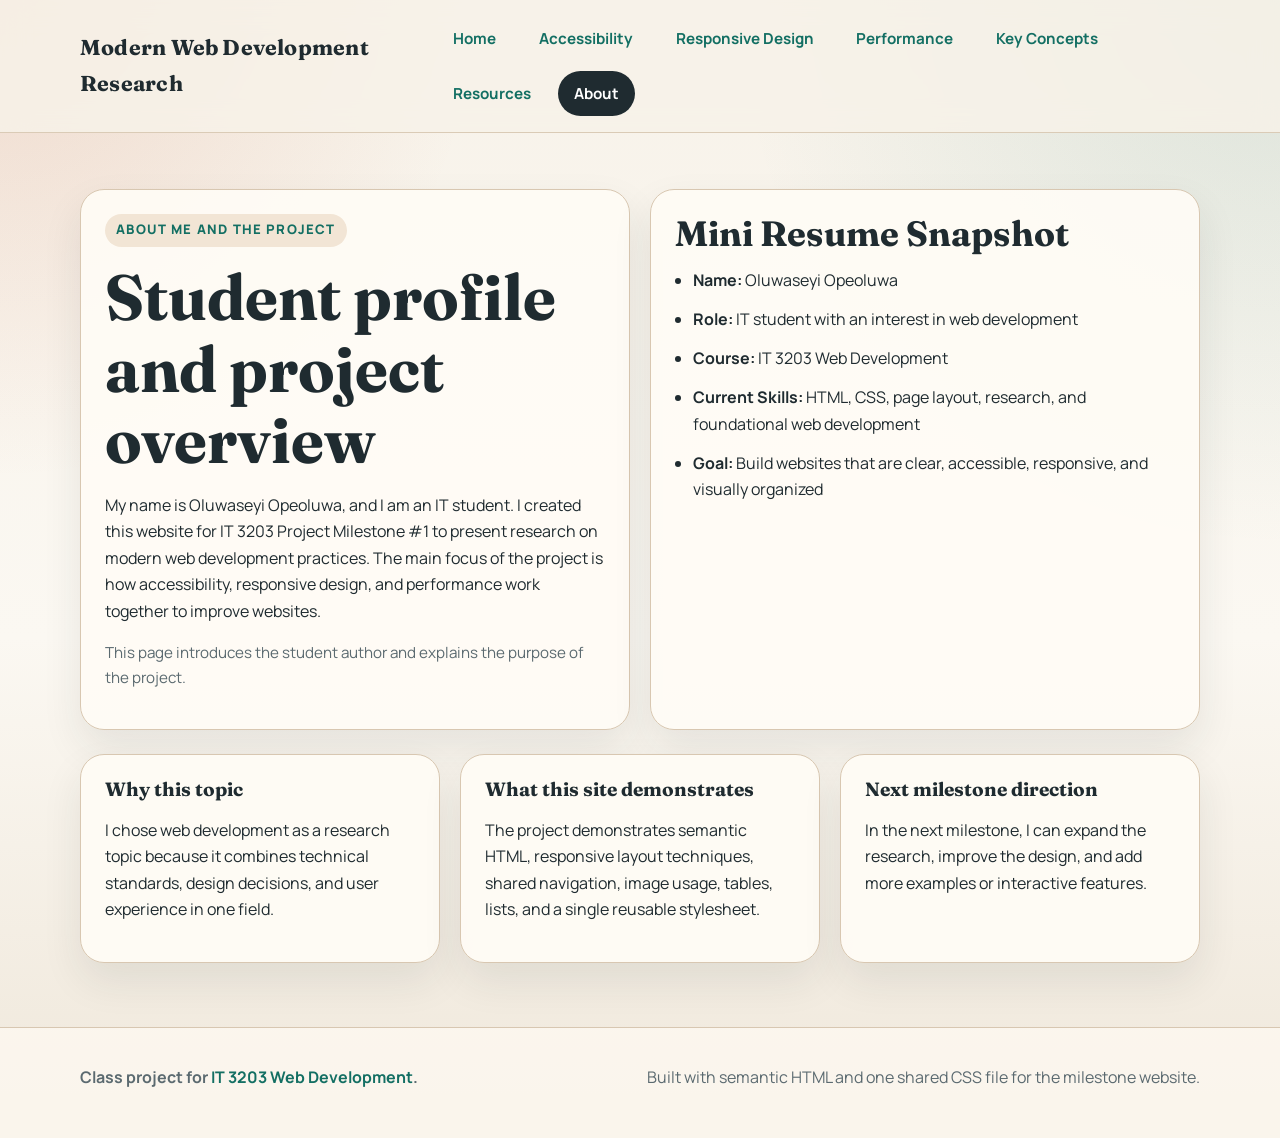
==== about.html @ 734fcac7 "project milestone 1" ====
<!DOCTYPE html>
<html lang="en">
<head>
  <meta charset="UTF-8">
  <meta name="viewport" content="width=device-width, initial-scale=1">
  <meta name="description" content="About page for the IT 3203 milestone research website.">
  <title>Modern Web Development Research | About</title>
  <link rel="stylesheet" href="styles.css">
</head>
<body>
  <a class="skip-link" href="#main-content">Skip to content</a>
  <header class="site-header">
    <div class="header-inner">
      <a class="brand" href="index.html">Modern Web Development Research</a>
      <nav class="main-nav" aria-label="Primary">
        <a href="index.html">Home</a>
        <a href="accessibility.html">Accessibility</a>
        <a href="responsive-design.html">Responsive Design</a>
        <a href="performance.html">Performance</a>
        <a href="concepts.html">Key Concepts</a>
        <a href="resources.html">Resources</a>
        <a class="current" aria-current="page" href="about.html">About</a>
      </nav>
    </div>
  </header>

  <main id="main-content" class="page-shell">
    <section class="section-grid">
      <article class="card">
        <p class="eyebrow">About Me and the Project</p>
        <h1>Student profile and project overview</h1>
        <p>
          My name is Oluwaseyi Opeoluwa, and I am an IT student. I created this website for IT 3203 Project
          Milestone #1 to present research on modern web development practices. The main focus of the project is
          how accessibility, responsive design, and performance work together to improve websites.
        </p>
        <p class="tiny-note">
          This page introduces the student author and explains the purpose of the project.
        </p>
      </article>
      <article class="card">
        <h2>Mini Resume Snapshot</h2>
        <ul class="meta-list">
          <li><strong>Name:</strong> Oluwaseyi Opeoluwa</li>
          <li><strong>Role:</strong> IT student with an interest in web development</li>
          <li><strong>Course:</strong> IT 3203 Web Development</li>
          <li><strong>Current Skills:</strong> HTML, CSS, page layout, research, and foundational web development</li>
          <li><strong>Goal:</strong> Build websites that are clear, accessible, responsive, and visually organized</li>
        </ul>
      </article>
    </section>

    <section class="card-grid section-spacer">
      <article class="card">
        <h3>Why this topic</h3>
        <p>
          I chose web development as a research topic because it combines technical standards, design decisions,
          and user experience in one field.
        </p>
      </article>
      <article class="card">
        <h3>What this site demonstrates</h3>
        <p>
          The project demonstrates semantic HTML, responsive layout techniques, shared navigation,
          image usage, tables, lists, and a single reusable stylesheet.
        </p>
      </article>
      <article class="card">
        <h3>Next milestone direction</h3>
        <p>
          In the next milestone, I can expand the research, improve the design, and add more examples
          or interactive features.
        </p>
      </article>
    </section>
  </main>

  <footer class="footer">
    <div class="footer-inner">
      <p id="course-note">
        Class project for <a href="https://ksuweb.github.io/IT3203/">IT 3203 Web Development</a>.
      </p>
      <p>Built with semantic HTML and one shared CSS file for the milestone website.</p>
    </div>
  </footer>
</body>
</html>
---- styles.css ----
@import url("https://fonts.googleapis.com/css2?family=Fraunces:opsz,wght@9..144,600;9..144,700&family=Manrope:wght@400;600;700;800&display=swap");

/* Shared palette, typography, and layout for the milestone site. */
:root {
  --bg: #f6f1e8;
  --surface: rgba(255, 252, 246, 0.92);
  --surface-strong: #fffdf8;
  --ink: #1f2b30;
  --muted: #5b6a70;
  --accent: #136f63;
  --accent-strong: #c35a34;
  --accent-soft: #f2e5d5;
  --line: #d8c7b1;
  --shadow: 0 18px 40px rgba(31, 43, 48, 0.09);
  --radius: 24px;
  --site-width: min(1120px, calc(100% - 2rem));
}

* {
  box-sizing: border-box;
}

html {
  scroll-behavior: smooth;
}

body {
  margin: 0;
  color: var(--ink);
  font-family: "Manrope", "Trebuchet MS", sans-serif;
  line-height: 1.65;
  background:
    radial-gradient(circle at top left, rgba(195, 90, 52, 0.16), transparent 28%),
    radial-gradient(circle at top right, rgba(19, 111, 99, 0.12), transparent 32%),
    linear-gradient(180deg, #f7f2e9 0%, #fbf8f2 56%, #efe7da 100%);
}

img {
  display: block;
  max-width: 100%;
  border: 1px solid var(--line);
  border-radius: 18px;
}

a {
  color: var(--accent);
  font-weight: 700;
  text-decoration: none;
  transition: color 0.2s ease, transform 0.2s ease, background-color 0.2s ease;
}

a:hover,
a:focus-visible {
  color: var(--accent-strong);
  text-decoration: underline;
}

code {
  font-family: "Cascadia Code", Consolas, monospace;
}

pre {
  margin: 0;
  padding: 1rem 1.1rem;
  overflow-x: auto;
  color: #eff8f8;
  background: #122227;
  border: 1px solid #214148;
  border-radius: 18px;
}

.skip-link {
  position: absolute;
  left: -9999px;
  top: 1rem;
  padding: 0.75rem 1rem;
  color: #ffffff;
  background: var(--ink);
  border-radius: 999px;
}

.skip-link:focus {
  left: 1rem;
  z-index: 20;
}

/* Header and navigation keep the site structure consistent. */
.site-header {
  position: sticky;
  top: 0;
  z-index: 10;
  backdrop-filter: blur(14px);
  background: rgba(247, 242, 233, 0.84);
  border-bottom: 1px solid rgba(216, 199, 177, 0.9);
}

.header-inner,
.footer-inner,
.page-shell {
  width: var(--site-width);
  margin: 0 auto;
}

.header-inner {
  display: flex;
  align-items: center;
  justify-content: space-between;
  gap: 1rem;
  padding: 1rem 0;
}

.brand {
  color: var(--ink);
  font-family: "Fraunces", Georgia, serif;
  font-size: 1.35rem;
  font-weight: 700;
  letter-spacing: 0.01em;
}

.main-nav {
  display: flex;
  flex-wrap: wrap;
  gap: 0.65rem;
}

.main-nav a {
  padding: 0.55rem 0.95rem;
  border: 1px solid transparent;
  border-radius: 999px;
  font-size: 0.95rem;
}

.main-nav a.current {
  color: #ffffff;
  text-decoration: none;
  background: var(--ink);
}

.page-shell {
  padding: 2rem 0 4rem;
}

/* Grid utilities power the home hero and topic-page intros. */
.hero,
.page-intro {
  display: grid;
  grid-template-columns: minmax(0, 1.2fr) minmax(300px, 0.8fr);
  gap: 1.5rem;
  align-items: center;
}

.panel,
.card,
.resource-list li {
  background: var(--surface);
  border: 1px solid var(--line);
  border-radius: var(--radius);
  box-shadow: var(--shadow);
}

.hero-copy,
.card,
.resource-list li {
  padding: 1.5rem;
}

.visual-panel {
  padding: 1rem;
}

.visual-panel figcaption {
  margin-top: 0.9rem;
  color: var(--muted);
  font-size: 0.95rem;
}

.eyebrow {
  display: inline-block;
  margin: 0;
  padding: 0.35rem 0.7rem;
  color: var(--accent);
  font-size: 0.82rem;
  font-weight: 800;
  letter-spacing: 0.09em;
  text-transform: uppercase;
  background: var(--accent-soft);
  border-radius: 999px;
}

h1,
h2,
h3 {
  margin-top: 0;
  line-height: 1.12;
  font-family: "Fraunces", Georgia, serif;
}

h1 {
  margin: 0.9rem 0 1rem;
  font-size: clamp(2.35rem, 5vw, 4.4rem);
}

h2 {
  margin-bottom: 0.85rem;
  font-size: clamp(1.55rem, 3vw, 2.2rem);
}

h3 {
  margin-bottom: 0.65rem;
  font-size: 1.2rem;
}

p,
li,
dd,
td,
th {
  font-size: 1rem;
}

.lead {
  color: var(--muted);
  font-size: 1.08rem;
}

.button-row {
  display: flex;
  flex-wrap: wrap;
  gap: 0.8rem;
  margin-top: 1.4rem;
}

.button-link {
  display: inline-flex;
  align-items: center;
  justify-content: center;
  min-height: 46px;
  padding: 0.8rem 1.15rem;
  color: #ffffff;
  text-decoration: none;
  background: var(--accent);
  border-radius: 999px;
}

.button-link:hover,
.button-link:focus-visible {
  color: #ffffff;
  text-decoration: none;
  background: var(--accent-strong);
}

.button-link.secondary {
  color: var(--ink);
  background: transparent;
  border: 1px solid var(--line);
}

.button-link.secondary:hover,
.button-link.secondary:focus-visible {
  color: var(--ink);
  background: #fff7ef;
}

.key-terms {
  display: flex;
  flex-wrap: wrap;
  gap: 0.7rem;
  margin: 1.25rem 0 0;
  padding: 0;
  list-style: none;
}

.key-terms li {
  padding: 0.5rem 0.8rem;
  font-size: 0.92rem;
  font-weight: 700;
  color: var(--ink);
  background: var(--accent-soft);
  border: 1px solid #e4d1b8;
  border-radius: 999px;
}

/* Reusable content grids keep the layout flexible across pages. */
.section-grid,
.card-grid,
.glossary {
  display: grid;
  gap: 1.25rem;
  margin-top: 1.5rem;
}

.section-grid {
  grid-template-columns: repeat(2, minmax(0, 1fr));
}

.card-grid {
  grid-template-columns: repeat(3, minmax(0, 1fr));
}

.glossary {
  grid-template-columns: repeat(2, minmax(0, 1fr));
}

.toc-list,
.highlight-list,
.meta-list {
  margin: 0;
  padding-left: 1.1rem;
}

.highlight-list li,
.meta-list li {
  margin-bottom: 0.8rem;
}

.page-title-card {
  padding: 1.6rem;
}

.callout {
  padding: 1rem 1.1rem;
  color: var(--ink);
  background: #fff4e9;
  border: 1px solid #efd1b6;
  border-left: 4px solid var(--accent-strong);
  border-radius: 18px;
}

.table-wrap {
  overflow-x: auto;
  margin-top: 1rem;
}

.data-table {
  width: 100%;
  border-collapse: collapse;
}

.data-table th,
.data-table td {
  padding: 0.85rem 1rem;
  text-align: left;
  vertical-align: top;
  border: 1px solid var(--line);
}

.data-table th {
  background: #efe2d1;
  font-family: "Fraunces", Georgia, serif;
}

.resource-list {
  display: grid;
  gap: 1rem;
  padding: 0;
  list-style: none;
}

.resource-list h3 {
  margin-bottom: 0.35rem;
}

.resource-list p {
  margin: 0.4rem 0;
}

.tag {
  display: inline-block;
  margin-bottom: 0.5rem;
  padding: 0.3rem 0.65rem;
  color: var(--accent);
  font-size: 0.8rem;
  font-weight: 800;
  letter-spacing: 0.08em;
  text-transform: uppercase;
  background: var(--accent-soft);
  border-radius: 999px;
}

.footer {
  border-top: 1px solid var(--line);
  background: rgba(255, 251, 244, 0.7);
}

.footer-inner {
  display: flex;
  flex-wrap: wrap;
  justify-content: space-between;
  gap: 1rem;
  padding: 1.2rem 0 2rem;
  color: var(--muted);
}

#course-note {
  font-weight: 700;
}

.section-spacer {
  margin-top: 1.5rem;
}

.tiny-note {
  color: var(--muted);
  font-size: 0.95rem;
}

/* Responsive rules stack the layout for tablets and phones. */
@media (max-width: 940px) {
  .hero,
  .page-intro,
  .section-grid,
  .card-grid,
  .glossary {
    grid-template-columns: 1fr;
  }
}

@media (max-width: 720px) {
  .header-inner {
    flex-direction: column;
    align-items: flex-start;
  }

  .page-shell {
    padding-top: 1.35rem;
  }
}

@media (max-width: 560px) {
  .hero-copy,
  .card,
  .resource-list li,
  .page-title-card {
    padding: 1.2rem;
  }

  .main-nav {
    gap: 0.45rem;
  }

  .main-nav a {
    padding: 0.5rem 0.75rem;
    font-size: 0.88rem;
  }
}
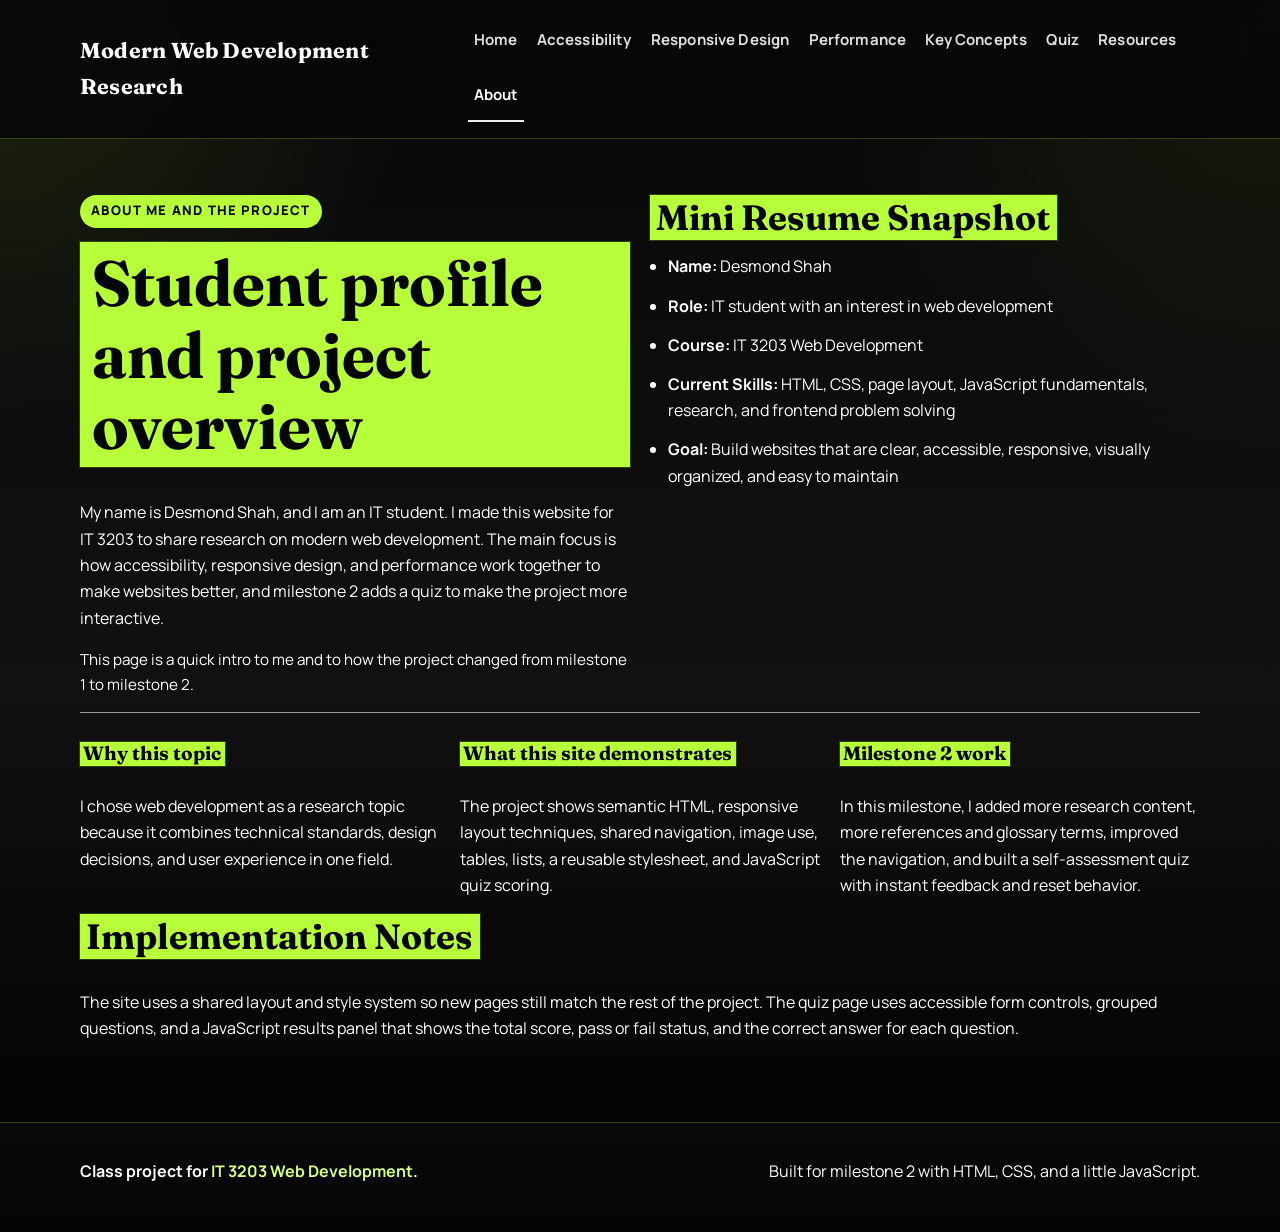
==== commit c53e7cee: "project milestone 2" ====
--- a/about.html
+++ b/about.html
@@ -18,6 +18,7 @@
         <a href="responsive-design.html">Responsive Design</a>
         <a href="performance.html">Performance</a>
         <a href="concepts.html">Key Concepts</a>
+        <a href="quiz.html">Quiz</a>
         <a href="resources.html">Resources</a>
         <a class="current" aria-current="page" href="about.html">About</a>
       </nav>
@@ -30,22 +31,23 @@
         <p class="eyebrow">About Me and the Project</p>
         <h1>Student profile and project overview</h1>
         <p>
-          My name is Oluwaseyi Opeoluwa, and I am an IT student. I created this website for IT 3203 Project
-          Milestone #1 to present research on modern web development practices. The main focus of the project is
-          how accessibility, responsive design, and performance work together to improve websites.
+          My name is Desmond Shah, and I am an IT student. I made this website for IT 3203 to share
+          research on modern web development. The main focus is how accessibility,
+          responsive design, and performance work together to make websites better, and milestone 2 adds a quiz
+          to make the project more interactive.
         </p>
         <p class="tiny-note">
-          This page introduces the student author and explains the purpose of the project.
+          This page is a quick intro to me and to how the project changed from milestone 1 to milestone 2.
         </p>
       </article>
       <article class="card">
         <h2>Mini Resume Snapshot</h2>
         <ul class="meta-list">
-          <li><strong>Name:</strong> Oluwaseyi Opeoluwa</li>
+          <li><strong>Name:</strong> Desmond Shah</li>
           <li><strong>Role:</strong> IT student with an interest in web development</li>
           <li><strong>Course:</strong> IT 3203 Web Development</li>
-          <li><strong>Current Skills:</strong> HTML, CSS, page layout, research, and foundational web development</li>
-          <li><strong>Goal:</strong> Build websites that are clear, accessible, responsive, and visually organized</li>
+          <li><strong>Current Skills:</strong> HTML, CSS, page layout, JavaScript fundamentals, research, and frontend problem solving</li>
+          <li><strong>Goal:</strong> Build websites that are clear, accessible, responsive, visually organized, and easy to maintain</li>
         </ul>
       </article>
     </section>
@@ -61,17 +63,26 @@
       <article class="card">
         <h3>What this site demonstrates</h3>
         <p>
-          The project demonstrates semantic HTML, responsive layout techniques, shared navigation,
-          image usage, tables, lists, and a single reusable stylesheet.
+          The project shows semantic HTML, responsive layout techniques, shared navigation,
+          image use, tables, lists, a reusable stylesheet, and JavaScript quiz scoring.
         </p>
       </article>
       <article class="card">
-        <h3>Next milestone direction</h3>
+        <h3>Milestone 2 work</h3>
         <p>
-          In the next milestone, I can expand the research, improve the design, and add more examples
-          or interactive features.
+          In this milestone, I added more research content, more references and glossary terms,
+          improved the navigation, and built a self-assessment quiz with instant feedback and reset behavior.
         </p>
       </article>
+    </section>
+
+    <section class="card section-spacer">
+      <h2>Implementation Notes</h2>
+      <p>
+        The site uses a shared layout and style system so new pages still match the rest of the project.
+        The quiz page uses accessible form controls, grouped questions, and a JavaScript results panel
+        that shows the total score, pass or fail status, and the correct answer for each question.
+      </p>
     </section>
   </main>
 
@@ -80,7 +91,7 @@
       <p id="course-note">
         Class project for <a href="https://ksuweb.github.io/IT3203/">IT 3203 Web Development</a>.
       </p>
-      <p>Built with semantic HTML and one shared CSS file for the milestone website.</p>
+      <p>Built for milestone 2 with HTML, CSS, and a little JavaScript.</p>
     </div>
   </footer>
 </body>
--- a/styles.css
+++ b/styles.css
@@ -5,12 +5,13 @@
   --bg: #f6f1e8;
   --surface: rgba(255, 252, 246, 0.92);
   --surface-strong: #fffdf8;
-  --ink: #1f2b30;
-  --muted: #5b6a70;
-  --accent: #136f63;
-  --accent-strong: #c35a34;
-  --accent-soft: #f2e5d5;
-  --line: #d8c7b1;
+  --ink: #050505;
+  --muted: rgba(255, 255, 255, 0.82);
+  --accent: #b8ff3b;
+  --accent-strong: #8be000;
+  --accent-soft: rgba(184, 255, 59, 0.2);
+  --line: rgba(184, 255, 59, 0.45);
+  --section-line: rgba(255, 255, 255, 0.58);
   --shadow: 0 18px 40px rgba(31, 43, 48, 0.09);
   --radius: 24px;
   --site-width: min(1120px, calc(100% - 2rem));
@@ -26,24 +27,24 @@
 
 body {
   margin: 0;
-  color: var(--ink);
+  color: #ffffff;
   font-family: "Manrope", "Trebuchet MS", sans-serif;
   line-height: 1.65;
   background:
-    radial-gradient(circle at top left, rgba(195, 90, 52, 0.16), transparent 28%),
-    radial-gradient(circle at top right, rgba(19, 111, 99, 0.12), transparent 32%),
-    linear-gradient(180deg, #f7f2e9 0%, #fbf8f2 56%, #efe7da 100%);
+    radial-gradient(circle at top left, rgba(184, 255, 59, 0.12), transparent 24%),
+    radial-gradient(circle at top right, rgba(184, 255, 59, 0.08), transparent 26%),
+    linear-gradient(180deg, #080808 0%, #111111 56%, #000000 100%);
 }
 
 img {
   display: block;
   max-width: 100%;
-  border: 1px solid var(--line);
+  border: 0;
   border-radius: 18px;
 }
 
 a {
-  color: var(--accent);
+  color: #d4ff81;
   font-weight: 700;
   text-decoration: none;
   transition: color 0.2s ease, transform 0.2s ease, background-color 0.2s ease;
@@ -51,7 +52,7 @@
 
 a:hover,
 a:focus-visible {
-  color: var(--accent-strong);
+  color: #f3ffd0;
   text-decoration: underline;
 }
 
@@ -90,8 +91,8 @@
   top: 0;
   z-index: 10;
   backdrop-filter: blur(14px);
-  background: rgba(247, 242, 233, 0.84);
-  border-bottom: 1px solid rgba(216, 199, 177, 0.9);
+  background: rgba(6, 6, 6, 0.86);
+  border-bottom: 1px solid rgba(184, 255, 59, 0.24);
 }
 
 .header-inner,
@@ -110,7 +111,7 @@
 }
 
 .brand {
-  color: var(--ink);
+  color: #ffffff;
   font-family: "Fraunces", Georgia, serif;
   font-size: 1.35rem;
   font-weight: 700;
@@ -120,24 +121,46 @@
 .main-nav {
   display: flex;
   flex-wrap: wrap;
-  gap: 0.65rem;
+  gap: 0.5rem;
+  align-items: center;
 }
 
 .main-nav a {
-  padding: 0.55rem 0.95rem;
-  border: 1px solid transparent;
-  border-radius: 999px;
-  font-size: 0.95rem;
+  min-height: 44px;
+  padding: 0.72rem 0.35rem;
+  color: rgba(255, 255, 255, 0.88);
+  font-size: 0.94rem;
+  font-weight: 700;
+  letter-spacing: 0.01em;
+  background: transparent;
+  border: 0;
+  border-radius: 0;
+  box-shadow: none;
+  backdrop-filter: none;
 }
 
 .main-nav a.current {
   color: #ffffff;
   text-decoration: none;
-  background: var(--ink);
+  border-bottom: 2px solid rgba(255, 255, 255, 0.92);
+}
+
+.main-nav a:hover,
+.main-nav a:focus-visible {
+  color: #ffffff;
+  text-decoration: none;
+  background: transparent;
+  transform: translateY(-1px);
 }
 
 .page-shell {
   padding: 2rem 0 4rem;
+}
+
+.page-shell > * + * {
+  margin-top: 1.75rem;
+  padding-top: 1.75rem;
+  border-top: 1px solid var(--section-line);
 }
 
 /* Grid utilities power the home hero and topic-page intros. */
@@ -152,25 +175,25 @@
 .panel,
 .card,
 .resource-list li {
-  background: var(--surface);
-  border: 1px solid var(--line);
-  border-radius: var(--radius);
-  box-shadow: var(--shadow);
+  background: transparent;
+  border: 0;
+  border-radius: 0;
+  box-shadow: none;
 }
 
 .hero-copy,
 .card,
 .resource-list li {
-  padding: 1.5rem;
+  padding: 0;
 }
 
 .visual-panel {
-  padding: 1rem;
+  padding: 0;
 }
 
 .visual-panel figcaption {
   margin-top: 0.9rem;
-  color: var(--muted);
+  color: #ffffff;
   font-size: 0.95rem;
 }
 
@@ -178,12 +201,12 @@
   display: inline-block;
   margin: 0;
   padding: 0.35rem 0.7rem;
-  color: var(--accent);
+  color: #050505;
   font-size: 0.82rem;
   font-weight: 800;
   letter-spacing: 0.09em;
   text-transform: uppercase;
-  background: var(--accent-soft);
+  background: var(--accent);
   border-radius: 999px;
 }
 
@@ -192,7 +215,12 @@
 h3 {
   margin-top: 0;
   line-height: 1.12;
+  color: #050505;
   font-family: "Fraunces", Georgia, serif;
+  display: inline-block;
+  padding: 0.08em 0.18em;
+  background: var(--accent);
+  box-shadow: 0 0 0 1px rgba(184, 255, 59, 0.2);
 }
 
 h1 {
@@ -219,7 +247,7 @@
 }
 
 .lead {
-  color: var(--muted);
+  color: #ffffff;
   font-size: 1.08rem;
 }
 
@@ -236,7 +264,7 @@
   justify-content: center;
   min-height: 46px;
   padding: 0.8rem 1.15rem;
-  color: #ffffff;
+  color: #050505;
   text-decoration: none;
   background: var(--accent);
   border-radius: 999px;
@@ -244,21 +272,21 @@
 
 .button-link:hover,
 .button-link:focus-visible {
-  color: #ffffff;
+  color: #050505;
   text-decoration: none;
   background: var(--accent-strong);
 }
 
 .button-link.secondary {
-  color: var(--ink);
-  background: transparent;
-  border: 1px solid var(--line);
+  color: #050505;
+  background: var(--accent);
+  border: 1px solid transparent;
 }
 
 .button-link.secondary:hover,
 .button-link.secondary:focus-visible {
-  color: var(--ink);
-  background: #fff7ef;
+  color: #050505;
+  background: var(--accent-strong);
 }
 
 .key-terms {
@@ -274,9 +302,9 @@
   padding: 0.5rem 0.8rem;
   font-size: 0.92rem;
   font-weight: 700;
-  color: var(--ink);
-  background: var(--accent-soft);
-  border: 1px solid #e4d1b8;
+  color: #050505;
+  background: var(--accent);
+  border: 1px solid transparent;
   border-radius: 999px;
 }
 
@@ -314,15 +342,15 @@
 }
 
 .page-title-card {
-  padding: 1.6rem;
+  padding: 0;
 }
 
 .callout {
   padding: 1rem 1.1rem;
-  color: var(--ink);
-  background: #fff4e9;
-  border: 1px solid #efd1b6;
-  border-left: 4px solid var(--accent-strong);
+  color: #ffffff;
+  background: rgba(255, 255, 255, 0.06);
+  border: 1px solid rgba(184, 255, 59, 0.28);
+  border-left: 4px solid var(--accent);
   border-radius: 18px;
 }
 
@@ -345,15 +373,27 @@
 }
 
 .data-table th {
-  background: #efe2d1;
+  color: #050505;
+  background: var(--accent);
   font-family: "Fraunces", Georgia, serif;
 }
 
+.data-table td {
+  color: #ffffff;
+  background: rgba(255, 255, 255, 0.04);
+}
+
 .resource-list {
   display: grid;
   gap: 1rem;
   padding: 0;
   list-style: none;
+}
+
+.resource-list li + li {
+  margin-top: 1rem;
+  padding-top: 1rem;
+  border-top: 1px solid var(--section-line);
 }
 
 .resource-list h3 {
@@ -368,18 +408,18 @@
   display: inline-block;
   margin-bottom: 0.5rem;
   padding: 0.3rem 0.65rem;
-  color: var(--accent);
+  color: #050505;
   font-size: 0.8rem;
   font-weight: 800;
   letter-spacing: 0.08em;
   text-transform: uppercase;
-  background: var(--accent-soft);
+  background: var(--accent);
   border-radius: 999px;
 }
 
 .footer {
-  border-top: 1px solid var(--line);
-  background: rgba(255, 251, 244, 0.7);
+  border-top: 1px solid rgba(184, 255, 59, 0.24);
+  background: rgba(255, 255, 255, 0.02);
 }
 
 .footer-inner {
@@ -388,7 +428,7 @@
   justify-content: space-between;
   gap: 1rem;
   padding: 1.2rem 0 2rem;
-  color: var(--muted);
+  color: #ffffff;
 }
 
 #course-note {
@@ -396,12 +436,210 @@
 }
 
 .section-spacer {
-  margin-top: 1.5rem;
+  margin-top: 0;
 }
 
 .tiny-note {
-  color: var(--muted);
+  color: #ffffff;
   font-size: 0.95rem;
+}
+
+.quiz-layout {
+  display: grid;
+  gap: 1.5rem;
+}
+
+.quiz-shell {
+  display: grid;
+  gap: 1.5rem;
+  grid-template-columns: minmax(0, 1.2fr) minmax(280px, 0.8fr);
+  align-items: start;
+}
+
+.quiz-form {
+  display: grid;
+  gap: 1rem;
+}
+
+.quiz-form > * + * {
+  margin-top: 0.25rem;
+  padding-top: 1.25rem;
+  border-top: 1px solid var(--section-line);
+}
+
+.question-card {
+  margin: 0;
+  padding: 0;
+  background: transparent;
+  border: 0;
+  border-radius: 0;
+  box-shadow: none;
+}
+
+.question-card legend {
+  padding: 0 0.45rem;
+  font-family: "Fraunces", Georgia, serif;
+  font-size: 1.2rem;
+  font-weight: 700;
+}
+
+.question-card p {
+  margin-top: 0;
+}
+
+.blank-input,
+.option-list label {
+  display: block;
+}
+
+.blank-input {
+  width: 100%;
+  margin-top: 0.9rem;
+  padding: 0.9rem 1rem;
+  color: #050505;
+  font: inherit;
+  background: #f5ffd6;
+  border: 1px solid var(--line);
+  border-radius: 16px;
+}
+
+.blank-input:focus,
+.option-list input:focus-visible {
+  outline: 3px solid rgba(19, 111, 99, 0.22);
+  outline-offset: 2px;
+}
+
+.option-list {
+  display: grid;
+  gap: 0.8rem;
+  margin-top: 1rem;
+}
+
+.option-list label {
+  padding: 0.95rem 1rem;
+  color: #ffffff;
+  background: rgba(255, 255, 255, 0.06);
+  border: 1px solid rgba(184, 255, 59, 0.24);
+  border-radius: 18px;
+}
+
+.option-list input {
+  margin-right: 0.65rem;
+}
+
+.quiz-actions {
+  display: flex;
+  flex-wrap: wrap;
+  gap: 0.8rem;
+}
+
+.button {
+  min-height: 48px;
+  padding: 0.85rem 1.2rem;
+  color: #050505;
+  font: inherit;
+  font-weight: 800;
+  cursor: pointer;
+  background: var(--accent);
+  border: 0;
+  border-radius: 999px;
+}
+
+.button:hover,
+.button:focus-visible {
+  background: var(--accent-strong);
+}
+
+.button.secondary {
+  color: #050505;
+  background: var(--accent);
+  border: 1px solid transparent;
+}
+
+.button.secondary:hover,
+.button.secondary:focus-visible {
+  background: var(--accent-strong);
+}
+
+.quiz-note {
+  margin-top: 0.8rem;
+  color: #ffffff;
+}
+
+.question-error {
+  margin: 0.8rem 0 0;
+  color: #8f2c1c;
+  font-weight: 700;
+}
+
+.results-panel {
+  padding: 0;
+  border-top: 0;
+}
+
+.results-summary {
+  display: flex;
+  flex-wrap: wrap;
+  gap: 0.9rem;
+  align-items: center;
+  justify-content: space-between;
+}
+
+.score-badge,
+.status-badge {
+  display: inline-flex;
+  align-items: center;
+  padding: 0.45rem 0.8rem;
+  color: #050505;
+  background: var(--accent);
+  font-weight: 800;
+  border-radius: 999px;
+}
+
+.score-badge {
+  color: #050505;
+  background: var(--accent);
+}
+
+.status-badge.pass {
+  color: #050505;
+  background: var(--accent);
+}
+
+.status-badge.fail {
+  color: #050505;
+  background: var(--accent-strong);
+}
+
+.results-list {
+  display: grid;
+  gap: 1rem;
+  margin: 1.25rem 0 0;
+  padding: 0;
+  list-style: none;
+}
+
+.result-item {
+  padding: 1rem 1.1rem;
+  border-radius: 18px;
+}
+
+.result-item.correct {
+  background: #edf8f5;
+  border: 1px solid #b9dfd3;
+}
+
+.result-item.incorrect {
+  background: #fff1ec;
+  border: 1px solid #efc9ba;
+}
+
+.result-item h3 {
+  margin-bottom: 0.45rem;
+}
+
+.result-item p {
+  margin: 0.35rem 0;
 }
 
 /* Responsive rules stack the layout for tablets and phones. */
@@ -410,7 +648,8 @@
   .page-intro,
   .section-grid,
   .card-grid,
-  .glossary {
+  .glossary,
+  .quiz-shell {
     grid-template-columns: 1fr;
   }
 }
@@ -430,8 +669,10 @@
   .hero-copy,
   .card,
   .resource-list li,
-  .page-title-card {
-    padding: 1.2rem;
+  .page-title-card,
+  .question-card,
+  .results-panel {
+    padding: 0;
   }
 
   .main-nav {
@@ -442,4 +683,10 @@
     padding: 0.5rem 0.75rem;
     font-size: 0.88rem;
   }
-}
+
+  .quiz-actions,
+  .results-summary {
+    align-items: stretch;
+    flex-direction: column;
+  }
+}
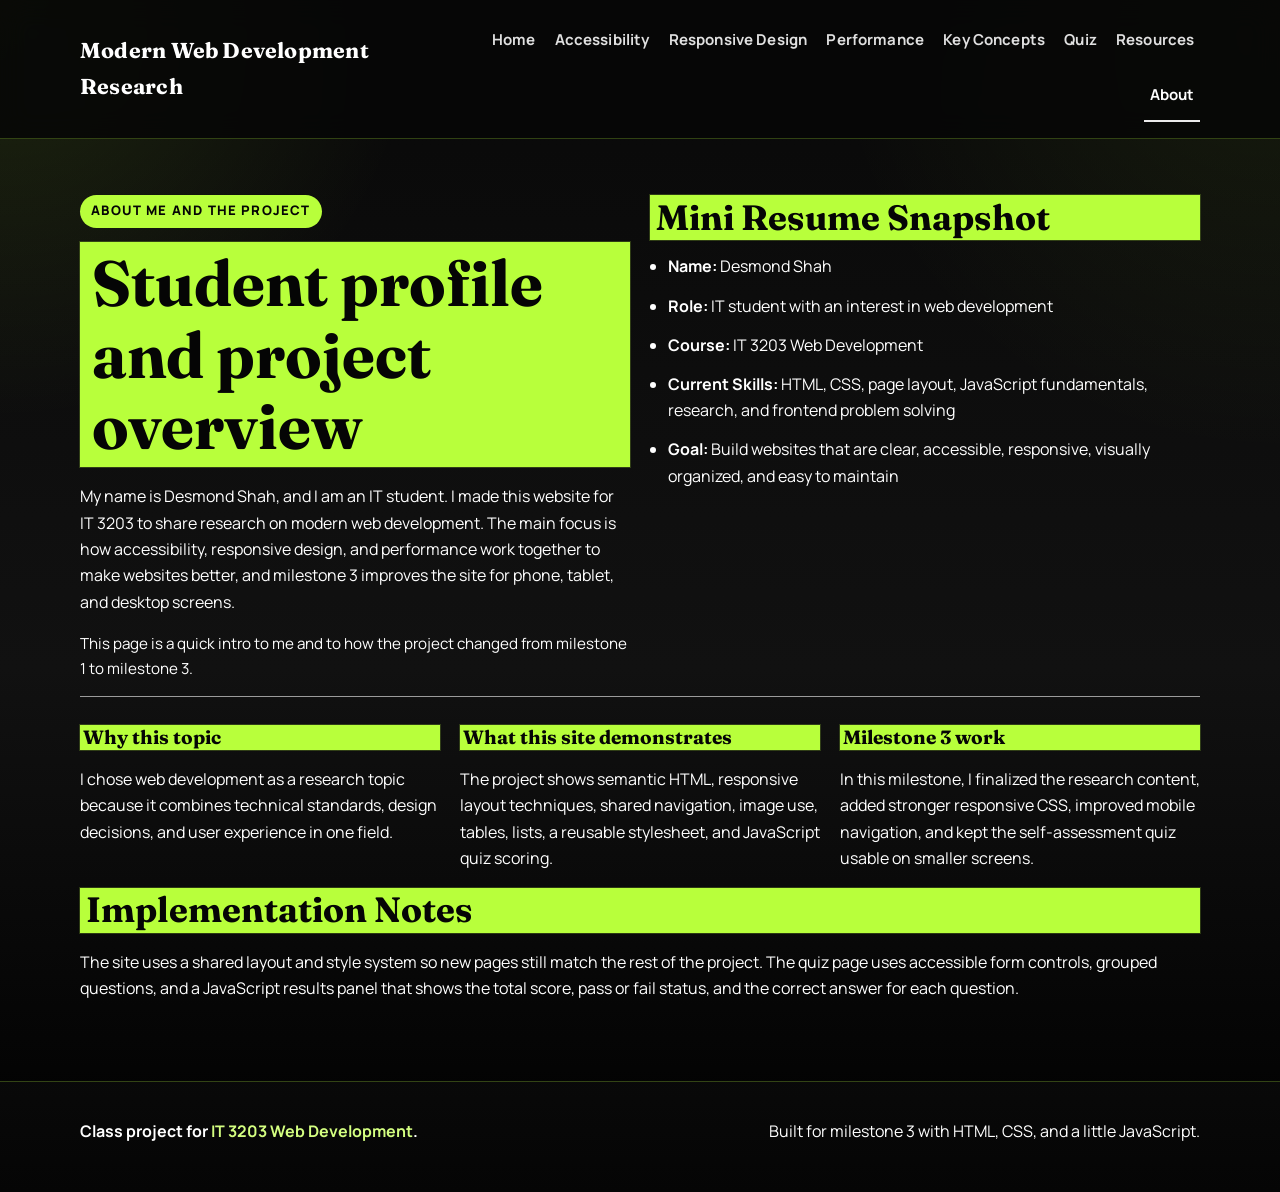
==== commit b8946f2a: "project milestone 3" ====
--- a/about.html
+++ b/about.html
@@ -6,13 +6,17 @@
   <meta name="description" content="About page for the IT 3203 milestone research website.">
   <title>Modern Web Development Research | About</title>
   <link rel="stylesheet" href="styles.css">
+  <script src="site.js" defer></script>
 </head>
 <body>
   <a class="skip-link" href="#main-content">Skip to content</a>
   <header class="site-header">
     <div class="header-inner">
       <a class="brand" href="index.html">Modern Web Development Research</a>
-      <nav class="main-nav" aria-label="Primary">
+      <button class="menu-toggle" type="button" aria-label="Open navigation menu" aria-controls="primary-navigation" aria-expanded="false">
+        <span class="menu-icon" aria-hidden="true"></span>
+      </button>
+      <nav id="primary-navigation" class="main-nav" aria-label="Primary">
         <a href="index.html">Home</a>
         <a href="accessibility.html">Accessibility</a>
         <a href="responsive-design.html">Responsive Design</a>
@@ -33,11 +37,11 @@
         <p>
           My name is Desmond Shah, and I am an IT student. I made this website for IT 3203 to share
           research on modern web development. The main focus is how accessibility,
-          responsive design, and performance work together to make websites better, and milestone 2 adds a quiz
-          to make the project more interactive.
+          responsive design, and performance work together to make websites better, and milestone 3
+          improves the site for phone, tablet, and desktop screens.
         </p>
         <p class="tiny-note">
-          This page is a quick intro to me and to how the project changed from milestone 1 to milestone 2.
+          This page is a quick intro to me and to how the project changed from milestone 1 to milestone 3.
         </p>
       </article>
       <article class="card">
@@ -68,10 +72,10 @@
         </p>
       </article>
       <article class="card">
-        <h3>Milestone 2 work</h3>
+        <h3>Milestone 3 work</h3>
         <p>
-          In this milestone, I added more research content, more references and glossary terms,
-          improved the navigation, and built a self-assessment quiz with instant feedback and reset behavior.
+          In this milestone, I finalized the research content, added stronger responsive CSS,
+          improved mobile navigation, and kept the self-assessment quiz usable on smaller screens.
         </p>
       </article>
     </section>
@@ -91,7 +95,7 @@
       <p id="course-note">
         Class project for <a href="https://ksuweb.github.io/IT3203/">IT 3203 Web Development</a>.
       </p>
-      <p>Built for milestone 2 with HTML, CSS, and a little JavaScript.</p>
+      <p>Built for milestone 3 with HTML, CSS, and a little JavaScript.</p>
     </div>
   </footer>
 </body>
--- a/styles.css
+++ b/styles.css
@@ -13,7 +13,7 @@
   --line: rgba(184, 255, 59, 0.45);
   --section-line: rgba(255, 255, 255, 0.58);
   --shadow: 0 18px 40px rgba(31, 43, 48, 0.09);
-  --radius: 24px;
+  --radius: 20px;
   --site-width: min(1120px, calc(100% - 2rem));
 }
 
@@ -34,6 +34,18 @@
     radial-gradient(circle at top left, rgba(184, 255, 59, 0.12), transparent 24%),
     radial-gradient(circle at top right, rgba(184, 255, 59, 0.08), transparent 26%),
     linear-gradient(180deg, #080808 0%, #111111 56%, #000000 100%);
+}
+
+body.nav-open {
+  overflow: hidden;
+}
+
+body.nav-open::before {
+  position: fixed;
+  inset: 0;
+  z-index: 11;
+  content: "";
+  background: rgba(0, 0, 0, 0.54);
 }
 
 img {
@@ -118,11 +130,76 @@
   letter-spacing: 0.01em;
 }
 
+.menu-toggle {
+  display: none;
+  width: 46px;
+  height: 46px;
+  flex: 0 0 auto;
+  align-items: center;
+  justify-content: center;
+  padding: 0;
+  color: #050505;
+  cursor: pointer;
+  background: var(--accent);
+  border: 0;
+  border-radius: 50%;
+}
+
+.menu-toggle:hover,
+.menu-toggle:focus-visible {
+  background: var(--accent-strong);
+  outline: 3px solid rgba(184, 255, 59, 0.28);
+  outline-offset: 3px;
+}
+
+.menu-icon,
+.menu-icon::before,
+.menu-icon::after {
+  display: block;
+  width: 20px;
+  height: 2px;
+  background: currentColor;
+  border-radius: 999px;
+  transition: transform 0.2s ease, opacity 0.2s ease;
+}
+
+.menu-icon {
+  position: relative;
+}
+
+.menu-icon::before,
+.menu-icon::after {
+  position: absolute;
+  left: 0;
+  content: "";
+}
+
+.menu-icon::before {
+  transform: translateY(-7px);
+}
+
+.menu-icon::after {
+  transform: translateY(7px);
+}
+
+.menu-toggle[aria-expanded="true"] .menu-icon {
+  background: transparent;
+}
+
+.menu-toggle[aria-expanded="true"] .menu-icon::before {
+  transform: rotate(45deg);
+}
+
+.menu-toggle[aria-expanded="true"] .menu-icon::after {
+  transform: rotate(-45deg);
+}
+
 .main-nav {
   display: flex;
   flex-wrap: wrap;
   gap: 0.5rem;
   align-items: center;
+  justify-content: flex-end;
 }
 
 .main-nav a {
@@ -217,8 +294,11 @@
   line-height: 1.12;
   color: #050505;
   font-family: "Fraunces", Georgia, serif;
-  display: inline-block;
+  display: block;
+  width: auto;
+  max-width: 100%;
   padding: 0.08em 0.18em;
+  overflow-wrap: break-word;
   background: var(--accent);
   box-shadow: 0 0 0 1px rgba(184, 255, 59, 0.2);
 }
@@ -357,10 +437,12 @@
 .table-wrap {
   overflow-x: auto;
   margin-top: 1rem;
+  -webkit-overflow-scrolling: touch;
 }
 
 .data-table {
   width: 100%;
+  min-width: 640px;
   border-collapse: collapse;
 }
 
@@ -494,6 +576,7 @@
 
 .blank-input {
   width: 100%;
+  min-height: 48px;
   margin-top: 0.9rem;
   padding: 0.9rem 1rem;
   color: #050505;
@@ -516,6 +599,7 @@
 }
 
 .option-list label {
+  min-height: 48px;
   padding: 0.95rem 1rem;
   color: #ffffff;
   background: rgba(255, 255, 255, 0.06);
@@ -625,11 +709,13 @@
 }
 
 .result-item.correct {
+  color: #14251f;
   background: #edf8f5;
   border: 1px solid #b9dfd3;
 }
 
 .result-item.incorrect {
+  color: #32190f;
   background: #fff1ec;
   border: 1px solid #efc9ba;
 }
@@ -656,16 +742,93 @@
 
 @media (max-width: 720px) {
   .header-inner {
+    align-items: center;
+    flex-direction: row;
+  }
+
+  .brand {
+    font-size: 1.18rem;
+    max-width: 100%;
+    overflow-wrap: break-word;
+  }
+
+  .menu-toggle {
+    position: relative;
+    z-index: 13;
+    display: inline-flex;
+  }
+
+  .main-nav {
+    position: fixed;
+    top: 0;
+    right: 0;
+    z-index: 12;
+    display: flex;
+    width: min(82vw, 320px);
+    height: 100dvh;
+    padding: 6rem 1.1rem 1.4rem;
+    overflow-y: auto;
+    overscroll-behavior: contain;
     flex-direction: column;
-    align-items: flex-start;
+    flex-wrap: nowrap;
+    align-items: stretch;
+    justify-content: flex-start;
+    gap: 0.7rem;
+    background: rgba(5, 5, 5, 0.98);
+    border-left: 1px solid rgba(184, 255, 59, 0.35);
+    box-shadow: -18px 0 44px rgba(0, 0, 0, 0.45);
+    transform: translateX(100%);
+    transition: transform 0.24s ease;
+  }
+
+  body.nav-open .main-nav {
+    transform: translateX(0);
+  }
+
+  .main-nav a {
+    display: flex;
+    min-height: 50px;
+    align-items: center;
+    justify-content: flex-start;
+    padding: 0.75rem 0.9rem;
+    color: #ffffff;
+    font-size: 1rem;
+    text-align: left;
+    border-radius: 10px;
+  }
+
+  .main-nav a.current {
+    color: #050505;
+    background: var(--accent);
+    border-bottom: 0;
+  }
+
+  .main-nav a:hover,
+  .main-nav a:focus-visible {
+    color: #050505;
+    background: var(--accent-strong);
+    transform: none;
   }
 
   .page-shell {
     padding-top: 1.35rem;
   }
+
+  .page-shell > * + * {
+    margin-top: 1.35rem;
+    padding-top: 1.35rem;
+  }
 }
 
 @media (max-width: 560px) {
+  :root {
+    --site-width: min(100% - 1rem, 1120px);
+  }
+
+  body {
+    line-height: 1.55;
+  }
+
   .hero-copy,
   .card,
   .resource-list li,
@@ -675,18 +838,37 @@
     padding: 0;
   }
 
-  .main-nav {
-    gap: 0.45rem;
-  }
-
-  .main-nav a {
-    padding: 0.5rem 0.75rem;
-    font-size: 0.88rem;
-  }
-
+  h1 {
+    font-size: 2.05rem;
+  }
+
+  h2 {
+    font-size: 1.45rem;
+  }
+
+  .button-row,
   .quiz-actions,
   .results-summary {
     align-items: stretch;
     flex-direction: column;
   }
-}
+
+  .button-link,
+  .button {
+    width: 100%;
+  }
+}
+
+@media (max-width: 420px) {
+  .eyebrow,
+  h1,
+  h2,
+  h3 {
+    max-width: 100%;
+  }
+
+  pre {
+    padding: 0.85rem;
+    font-size: 0.88rem;
+  }
+}
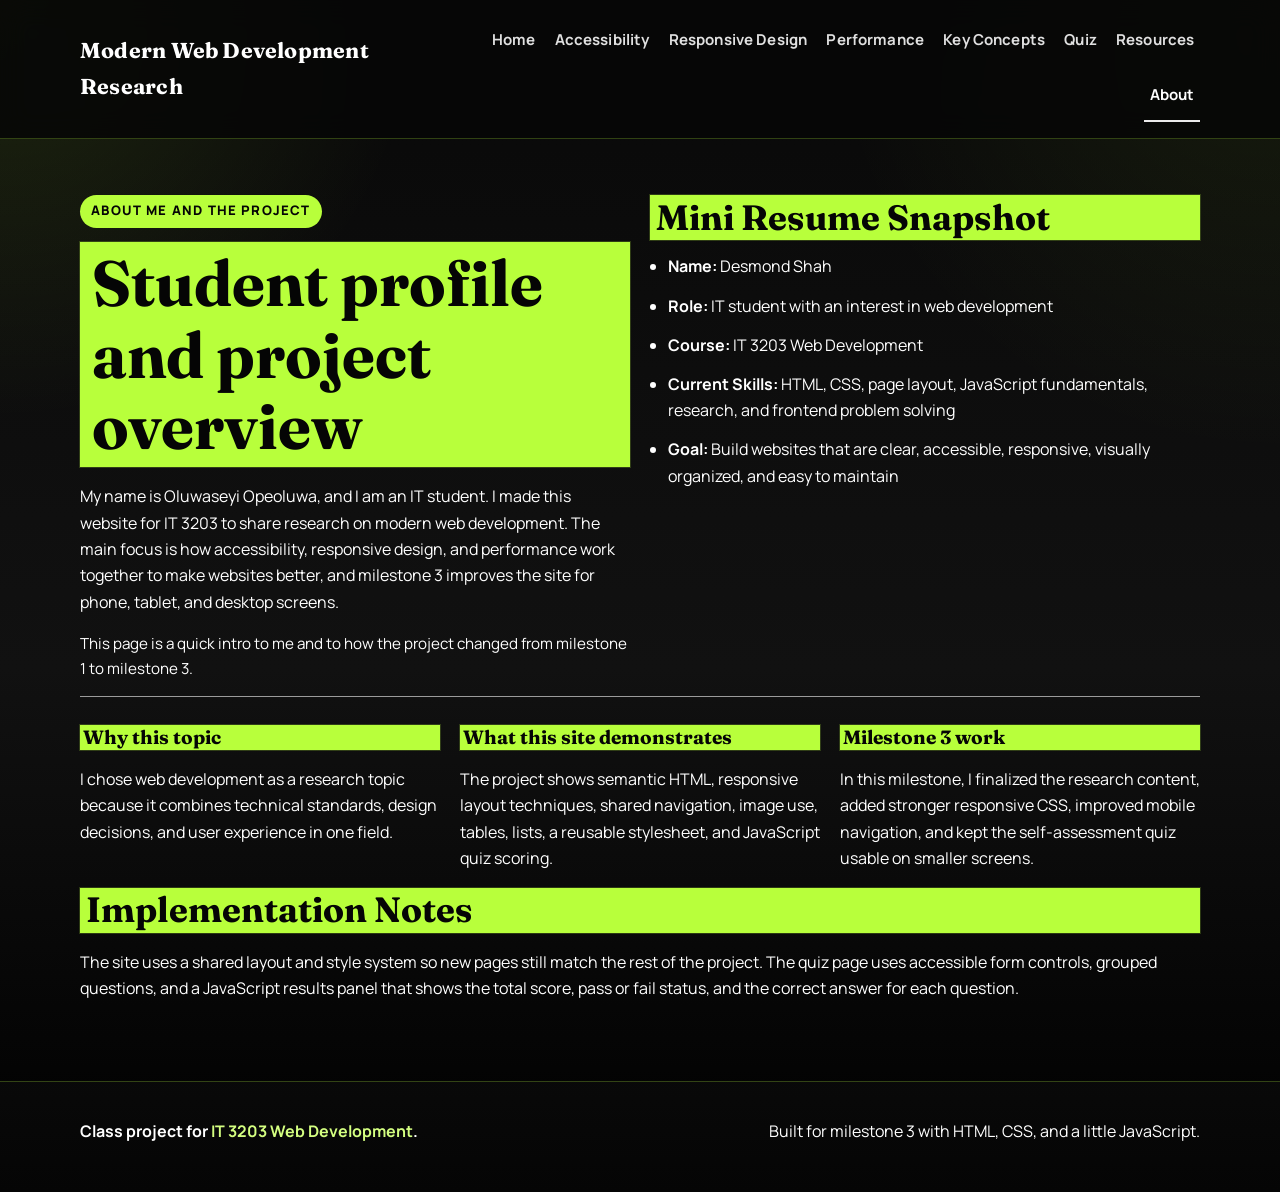
==== commit 1fc7b6c2: "minor change" ====
--- a/about.html
+++ b/about.html
@@ -35,7 +35,7 @@
         <p class="eyebrow">About Me and the Project</p>
         <h1>Student profile and project overview</h1>
         <p>
-          My name is Desmond Shah, and I am an IT student. I made this website for IT 3203 to share
+          My name is Oluwaseyi Opeoluwa, and I am an IT student. I made this website for IT 3203 to share
           research on modern web development. The main focus is how accessibility,
           responsive design, and performance work together to make websites better, and milestone 3
           improves the site for phone, tablet, and desktop screens.
